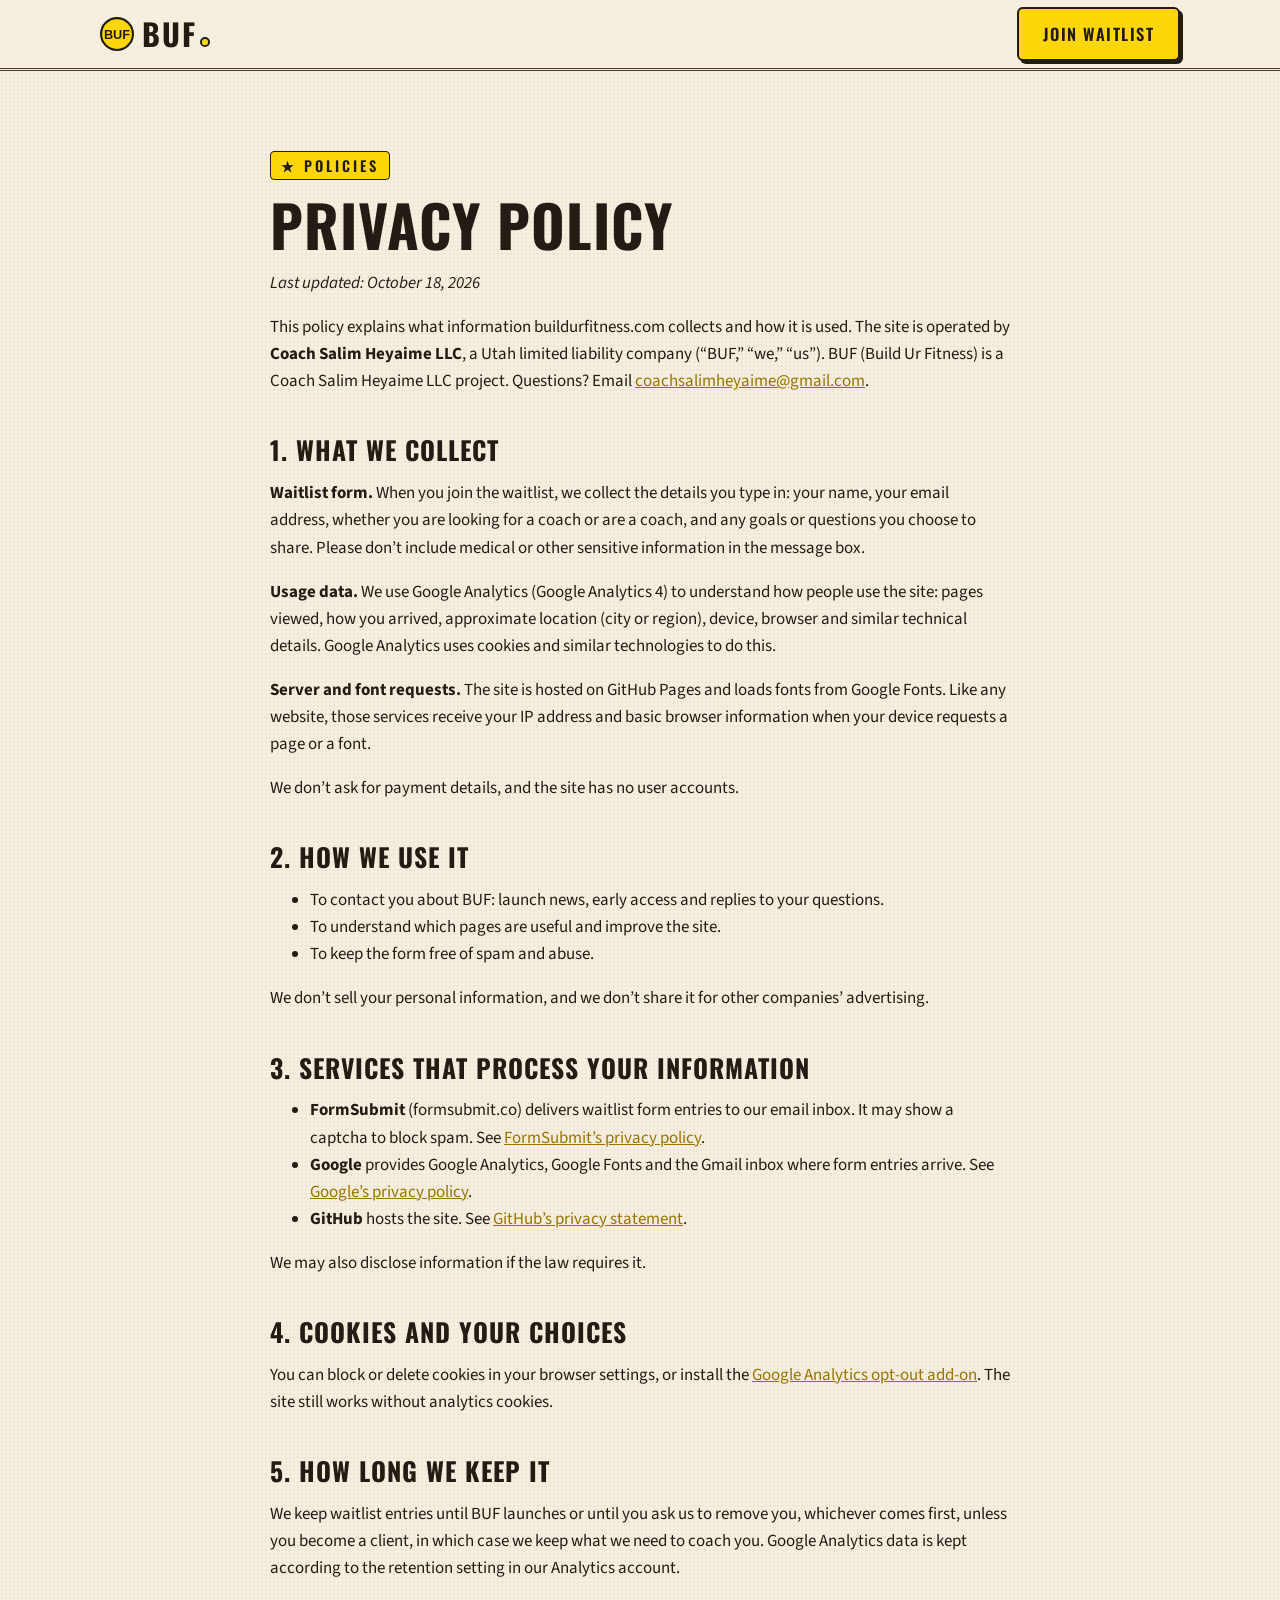
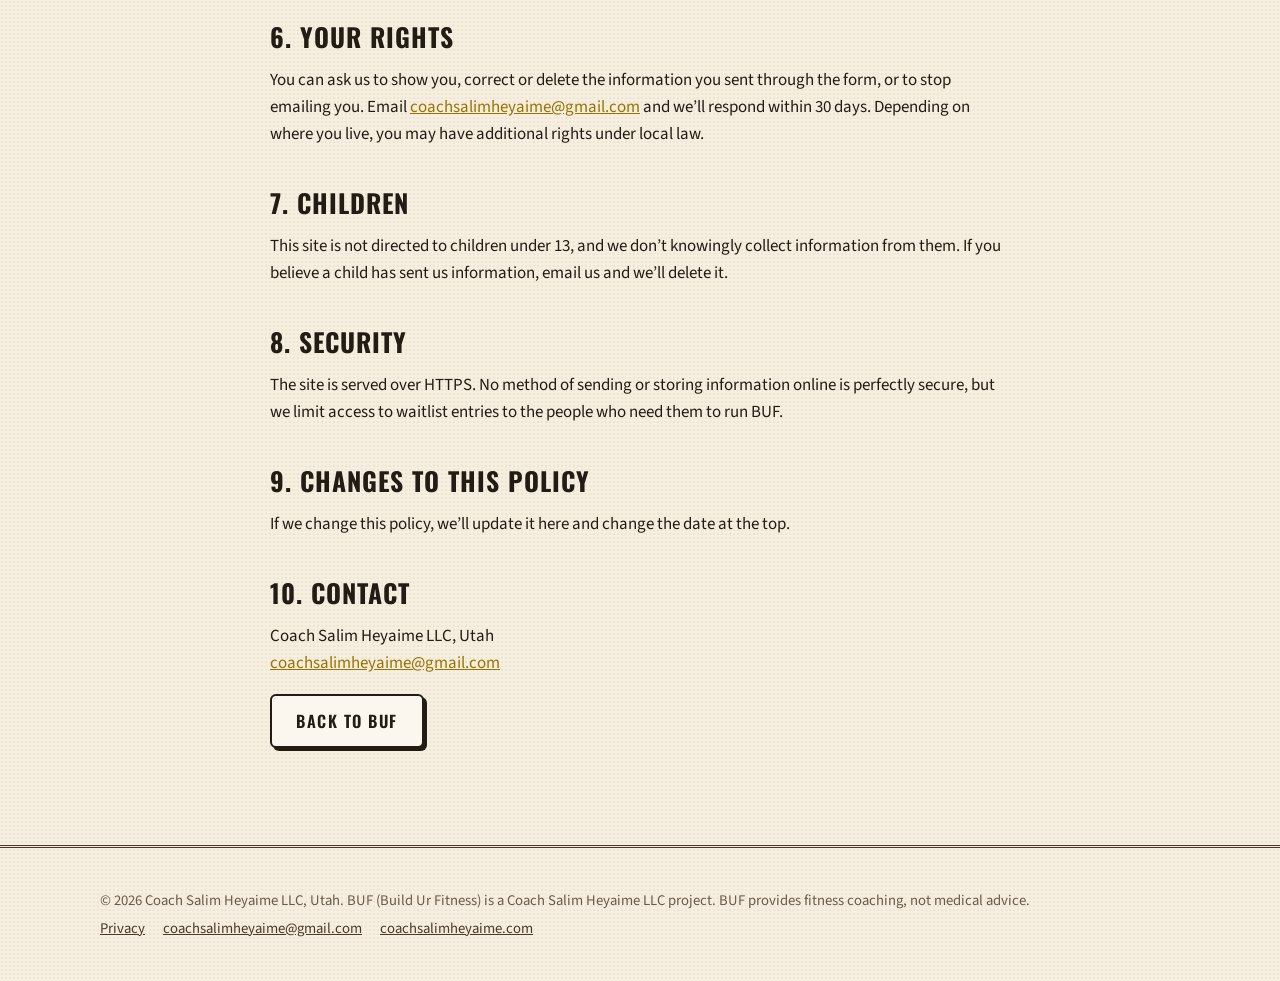
==== privacy/index.html @ 1ed9ce23 "BUF 10/18: remove placeholders, Meet the coach (Coach Salim), real privacy policy, thanks + 404 page" ====
<!DOCTYPE html>
<html lang="en">
<head>
<!-- Google tag (gtag.js) -->
<script async src="https://www.googletagmanager.com/gtag/js?id=G-2J3MQWPSZQ"></script>
<script>window.dataLayer=window.dataLayer||[];function gtag(){dataLayer.push(arguments);}gtag('js',new Date());gtag('config','G-2J3MQWPSZQ');</script>
<meta charset="utf-8">
<meta name="viewport" content="width=device-width,initial-scale=1">
<meta name="robots" content="index,follow">
<link rel="canonical" href="https://buildurfitness.com/privacy/">
<title>Privacy Policy | BUF Fitness</title>
<meta name="description" content="How BUF Fitness (Build Ur Fitness), a Coach Salim Heyaime LLC project, handles the information collected on buildurfitness.com.">
<meta name="theme-color" content="#FFD60A">
<link rel="preconnect" href="https://fonts.googleapis.com">
<link rel="preconnect" href="https://fonts.gstatic.com" crossorigin>
<link rel="stylesheet" href="https://fonts.googleapis.com/css2?family=Oswald:wght@500;600;700&family=Source+Sans+3:wght@400;600;700&display=swap">
<link rel="icon" href="/favicon.ico" sizes="any">
<link rel="icon" href="/favicon.svg" type="image/svg+xml">
<link rel="apple-touch-icon" href="/apple-touch-icon.png">
<link rel="stylesheet" href="/styles.css">
</head>
<body>
<a class="skip" href="#main">Skip to content</a>
<header><div class="wrap"><nav aria-label="Main">
<a class="logo" href="/"><img src="/favicon.svg" alt="" width="34" height="34"><span class="wm">BUF<span>.</span></span></a>
<a class="btn" href="/#waitlist">Join waitlist</a>
</nav></div></header>
<main id="main"><section><div class="wrap legal">
<p class="eyebrow">Policies</p>
<h1>Privacy Policy</h1>
<p><em>Last updated: October 18, 2026</em></p>
<p>This policy explains what information buildurfitness.com collects and how it is used. The site is operated by <strong>Coach Salim Heyaime LLC</strong>, a Utah limited liability company (&ldquo;BUF,&rdquo; &ldquo;we,&rdquo; &ldquo;us&rdquo;). BUF (Build Ur Fitness) is a Coach Salim Heyaime LLC project. Questions? Email <a href="mailto:coachsalimheyaime@gmail.com?subject=BUF%20privacy">coachsalimheyaime@gmail.com</a>.</p>

<h2>1. What we collect</h2>
<p><strong>Waitlist form.</strong> When you join the waitlist, we collect the details you type in: your name, your email address, whether you are looking for a coach or are a coach, and any goals or questions you choose to share. Please don&rsquo;t include medical or other sensitive information in the message box.</p>
<p><strong>Usage data.</strong> We use Google Analytics (Google Analytics 4) to understand how people use the site: pages viewed, how you arrived, approximate location (city or region), device, browser and similar technical details. Google Analytics uses cookies and similar technologies to do this.</p>
<p><strong>Server and font requests.</strong> The site is hosted on GitHub Pages and loads fonts from Google Fonts. Like any website, those services receive your IP address and basic browser information when your device requests a page or a font.</p>
<p>We don&rsquo;t ask for payment details, and the site has no user accounts.</p>

<h2>2. How we use it</h2>
<ul>
<li>To contact you about BUF: launch news, early access and replies to your questions.</li>
<li>To understand which pages are useful and improve the site.</li>
<li>To keep the form free of spam and abuse.</li>
</ul>
<p>We don&rsquo;t sell your personal information, and we don&rsquo;t share it for other companies&rsquo; advertising.</p>

<h2>3. Services that process your information</h2>
<ul>
<li><strong>FormSubmit</strong> (formsubmit.co) delivers waitlist form entries to our email inbox. It may show a captcha to block spam. See <a href="https://formsubmit.co/privacy.pdf" rel="noopener">FormSubmit&rsquo;s privacy policy</a>.</li>
<li><strong>Google</strong> provides Google Analytics, Google Fonts and the Gmail inbox where form entries arrive. See <a href="https://policies.google.com/privacy" rel="noopener">Google&rsquo;s privacy policy</a>.</li>
<li><strong>GitHub</strong> hosts the site. See <a href="https://docs.github.com/en/site-policy/privacy-policies/github-general-privacy-statement" rel="noopener">GitHub&rsquo;s privacy statement</a>.</li>
</ul>
<p>We may also disclose information if the law requires it.</p>

<h2>4. Cookies and your choices</h2>
<p>You can block or delete cookies in your browser settings, or install the <a href="https://tools.google.com/dlpage/gaoptout" rel="noopener">Google Analytics opt-out add-on</a>. The site still works without analytics cookies.</p>

<h2>5. How long we keep it</h2>
<p>We keep waitlist entries until BUF launches or until you ask us to remove you, whichever comes first, unless you become a client, in which case we keep what we need to coach you. Google Analytics data is kept according to the retention setting in our Analytics account.</p>

<h2>6. Your rights</h2>
<p>You can ask us to show you, correct or delete the information you sent through the form, or to stop emailing you. Email <a href="mailto:coachsalimheyaime@gmail.com?subject=BUF%20privacy%20request">coachsalimheyaime@gmail.com</a> and we&rsquo;ll respond within 30 days. Depending on where you live, you may have additional rights under local law.</p>

<h2>7. Children</h2>
<p>This site is not directed to children under 13, and we don&rsquo;t knowingly collect information from them. If you believe a child has sent us information, email us and we&rsquo;ll delete it.</p>

<h2>8. Security</h2>
<p>The site is served over HTTPS. No method of sending or storing information online is perfectly secure, but we limit access to waitlist entries to the people who need them to run BUF.</p>

<h2>9. Changes to this policy</h2>
<p>If we change this policy, we&rsquo;ll update it here and change the date at the top.</p>

<h2>10. Contact</h2>
<p>Coach Salim Heyaime LLC, Utah<br><a href="mailto:coachsalimheyaime@gmail.com?subject=BUF%20privacy">coachsalimheyaime@gmail.com</a></p>
<p><a class="btn ghost" href="/">Back to BUF</a></p>
</div></section></main>
<footer><div class="wrap foot">
<p>&copy; 2026 Coach Salim Heyaime LLC, Utah. BUF (Build Ur Fitness) is a Coach Salim Heyaime LLC project. BUF provides fitness coaching, not medical advice.</p>
<p class="foot-links"><a href="/privacy/">Privacy</a><a href="mailto:coachsalimheyaime@gmail.com?subject=BUF">coachsalimheyaime@gmail.com</a><a href="https://coachsalimheyaime.com/" rel="noopener">coachsalimheyaime.com</a></p>
</div></footer>
</body></html>
---- styles.css ----
:root{--cream:#F6EFDF;--paper:#FBF7EE;--ink:#231C14;--brown:#4A3A28;--gold:#FFD60A;--gold-d:#9A7400;--red:#B3412E;--mut:#6A5B48;--line:#D9CBAE;--r:10px;--cond:"Oswald","Arial Narrow",Impact,sans-serif}
*{box-sizing:border-box}html{scroll-behavior:smooth}
body{margin:0;font-family:"Source Sans 3",system-ui,-apple-system,Segoe UI,Roboto,sans-serif;font-size:1.06rem;background:var(--cream);color:var(--ink);line-height:1.6;
background-image:radial-gradient(rgba(74,58,40,.06) 1px,transparent 1px);background-size:4px 4px}
a{color:var(--gold-d)}
.skip{position:absolute;left:-999px}.skip:focus{left:8px;top:8px;background:#fff;color:#000;padding:8px;z-index:99}
.draft{background:var(--ink);color:var(--gold);text-align:center;font-family:var(--cond);letter-spacing:1.5px;text-transform:uppercase;padding:6px 12px;font-size:.85rem}
.wrap{max-width:1120px;margin:0 auto;padding:0 20px}
header{position:sticky;top:0;z-index:10;background:rgba(246,239,223,.95);border-bottom:3px double var(--brown)}
nav{display:flex;align-items:center;justify-content:space-between;height:68px;gap:16px}
.logo{font-family:var(--cond);font-weight:700;font-size:1.9rem;color:var(--ink);text-decoration:none;letter-spacing:2px;display:flex;align-items:center;gap:8px}.logo span{color:var(--gold-d)}
nav ul{display:flex;gap:24px;list-style:none;margin:0;padding:0}nav ul a{color:var(--brown);text-decoration:none;font-family:var(--cond);text-transform:uppercase;letter-spacing:1.2px;font-size:1rem}
nav ul a:hover{color:var(--gold-d)}
.btn{display:inline-block;background:var(--gold);color:var(--ink);font-family:var(--cond);font-weight:600;text-transform:uppercase;letter-spacing:1.5px;padding:12px 24px;border-radius:6px;text-decoration:none;border:2px solid var(--ink);box-shadow:3px 3px 0 var(--ink);cursor:pointer;font-size:1.02rem;transition:transform .15s,box-shadow .15s}
.btn:hover{transform:translate(-1px,-1px);box-shadow:4px 4px 0 var(--ink)}
.btn.ghost{background:var(--paper)}
a:focus-visible,.btn:focus-visible,input:focus-visible,select:focus-visible,textarea:focus-visible{outline:3px solid var(--red);outline-offset:3px}
.hero{padding:80px 0 70px;border-bottom:3px double var(--brown)}
.hero .grid{display:grid;grid-template-columns:1.1fr .9fr;gap:48px;align-items:center}
.eyebrow{color:var(--red);font-family:var(--cond);font-weight:600;text-transform:uppercase;letter-spacing:3px;font-size:.9rem;margin:0}
.eyebrow::before{content:"★ "}
h1,h2,h3{font-family:var(--cond);text-transform:uppercase;font-weight:700;color:var(--ink)}
h1{font-size:clamp(2.8rem,6.5vw,5rem);line-height:1;margin:.25em 0;letter-spacing:1px}h1 em{font-style:normal;color:var(--gold-d);display:inline-block}
h2{font-size:clamp(2rem,4vw,3rem);line-height:1.05;letter-spacing:1px;margin:.2em 0 .5em}
h3{font-size:1.35rem;letter-spacing:.8px}
.lead{font-size:1.2rem;color:var(--mut);max-width:560px}.cta{display:flex;gap:14px;flex-wrap:wrap;margin-top:26px}
.badge{width:140px;height:140px;display:block;margin:0 0 6px}
.phone{background:var(--paper);border:2px solid var(--ink);border-radius:22px;padding:22px;max-width:360px;margin-left:auto;box-shadow:8px 8px 0 var(--gold)}
.msg{border-radius:14px;padding:10px 14px;margin:10px 0;font-size:.97rem;max-width:88%;border:1.5px solid var(--line)}
.msg.ai{background:#fff}.msg.me{background:var(--gold);border-color:var(--gold-d);margin-left:auto}
.tag{display:block;font-size:.74rem;color:var(--mut);margin-top:4px}.msg.me .tag{color:var(--brown)}
section{padding:80px 0}.alt{background:var(--paper);border-top:1px solid var(--line);border-bottom:1px solid var(--line)}
.cards{display:grid;grid-template-columns:repeat(3,1fr);gap:22px}
.card{background:#fff;border:2px solid var(--ink);border-radius:var(--r);padding:26px;box-shadow:5px 5px 0 var(--line)}.card h3{margin:.3em 0 .3em}.card p{color:var(--mut);margin:0}
.num{display:inline-grid;place-items:center;width:46px;height:46px;border-radius:50%;background:var(--gold);color:var(--ink);font-family:var(--cond);font-weight:700;font-size:1.3rem;border:2px solid var(--ink)}
.split{display:grid;grid-template-columns:1fr 1fr;gap:40px;align-items:center}
.check{list-style:none;padding:0}.check li{padding-left:30px;position:relative;margin:10px 0}.check li::before{content:"✓";position:absolute;left:0;color:var(--gold-d);font-weight:900}
.loop{display:grid;gap:10px}.loop div{background:#fff;border:2px solid var(--ink);border-left:10px solid var(--gold);padding:14px 18px;border-radius:8px}
.callout{background:var(--ink);color:var(--cream);border-radius:14px;padding:38px;display:flex;justify-content:space-between;gap:24px;align-items:center;flex-wrap:wrap;outline:2px dashed var(--gold);outline-offset:-12px}
.callout h2{color:var(--cream)}.callout .lead{color:#D9CBAE}.callout .eyebrow{color:var(--gold)}
.ph{border:2px dashed var(--brown);border-radius:var(--r);padding:20px;color:var(--mut);background:#fff}
form{background:#fff;border-radius:14px;padding:28px;display:grid;gap:14px;border:2px solid var(--ink);box-shadow:8px 8px 0 var(--gold)}
label{font-weight:600;display:grid;gap:6px}input,select,textarea{font:inherit;padding:12px;border-radius:8px;border:2px solid var(--line);background:var(--paper);color:var(--ink)}
.hp{position:absolute;left:-9999px}.small{font-size:.88rem;color:var(--mut)}
footer{padding:36px 0;border-top:3px double var(--brown);color:var(--mut);font-size:.92rem}
@media(max-width:860px){.hero .grid,.split{grid-template-columns:1fr}.cards{grid-template-columns:1fr}nav ul{display:none}.phone{margin:0 auto}section{padding:60px 0}.badge{width:110px;height:110px}}
@media(prefers-reduced-motion:reduce){html{scroll-behavior:auto}*{transition:none!important;animation:none!important}}
.logo .wm{color:inherit}
/* bright accent v3 */
.eyebrow{display:inline-block;background:var(--gold);color:var(--ink);padding:2px 10px;border-radius:4px;border:1.5px solid var(--ink)}
.eyebrow::before{color:var(--ink)}
h1 em{color:var(--ink);background:linear-gradient(transparent 55%,var(--gold) 55%);padding:0 .08em}
.logo span{color:var(--ink)}.logo .wm span{display:inline-block;width:.32em;height:.32em;background:var(--gold);border:2px solid var(--ink);border-radius:50%;color:transparent;overflow:hidden;margin-left:3px;vertical-align:baseline}
.check li::before{color:var(--ink);background:var(--gold);border-radius:50%;width:20px;height:20px;display:grid;place-items:center;font-size:.75rem;top:4px}
.card{box-shadow:5px 5px 0 var(--gold)}
.msg.me{border-color:var(--ink)}
h1 em{display:inline;-webkit-box-decoration-break:clone;box-decoration-break:clone}
h1 em{background:none;padding:0;text-decoration:underline;text-decoration-color:var(--gold);text-decoration-thickness:.16em;text-underline-offset:.06em;text-decoration-skip-ink:none}

/* 10/18: meet the coach, notes, footer */
.coach-photo{margin:0}.coach-photo img{display:block;width:100%;height:auto;border:2px solid var(--ink);border-radius:var(--r);box-shadow:8px 8px 0 var(--gold);filter:sepia(.12) contrast(1.03)}
.creds{list-style:none;padding:0;margin:8px 0 0;display:flex;flex-wrap:wrap;gap:8px}
.creds li{background:#fff;border:1.5px solid var(--ink);border-radius:999px;padding:4px 12px;font-family:var(--cond);text-transform:uppercase;letter-spacing:.8px;font-size:.88rem}
.card.note a{font-family:var(--cond);text-transform:uppercase;letter-spacing:1px;color:var(--ink);font-weight:600}
.card.note p+p{margin-top:12px}
.foot p{margin:.3em 0}.foot-links{display:flex;flex-wrap:wrap;gap:18px}.foot-links a{color:var(--brown)}
.legal{max-width:780px}.legal h1{font-size:clamp(2.4rem,5vw,3.6rem)}.legal h2{font-size:1.6rem;margin-top:1.6em}.legal p,.legal li{color:var(--ink)}
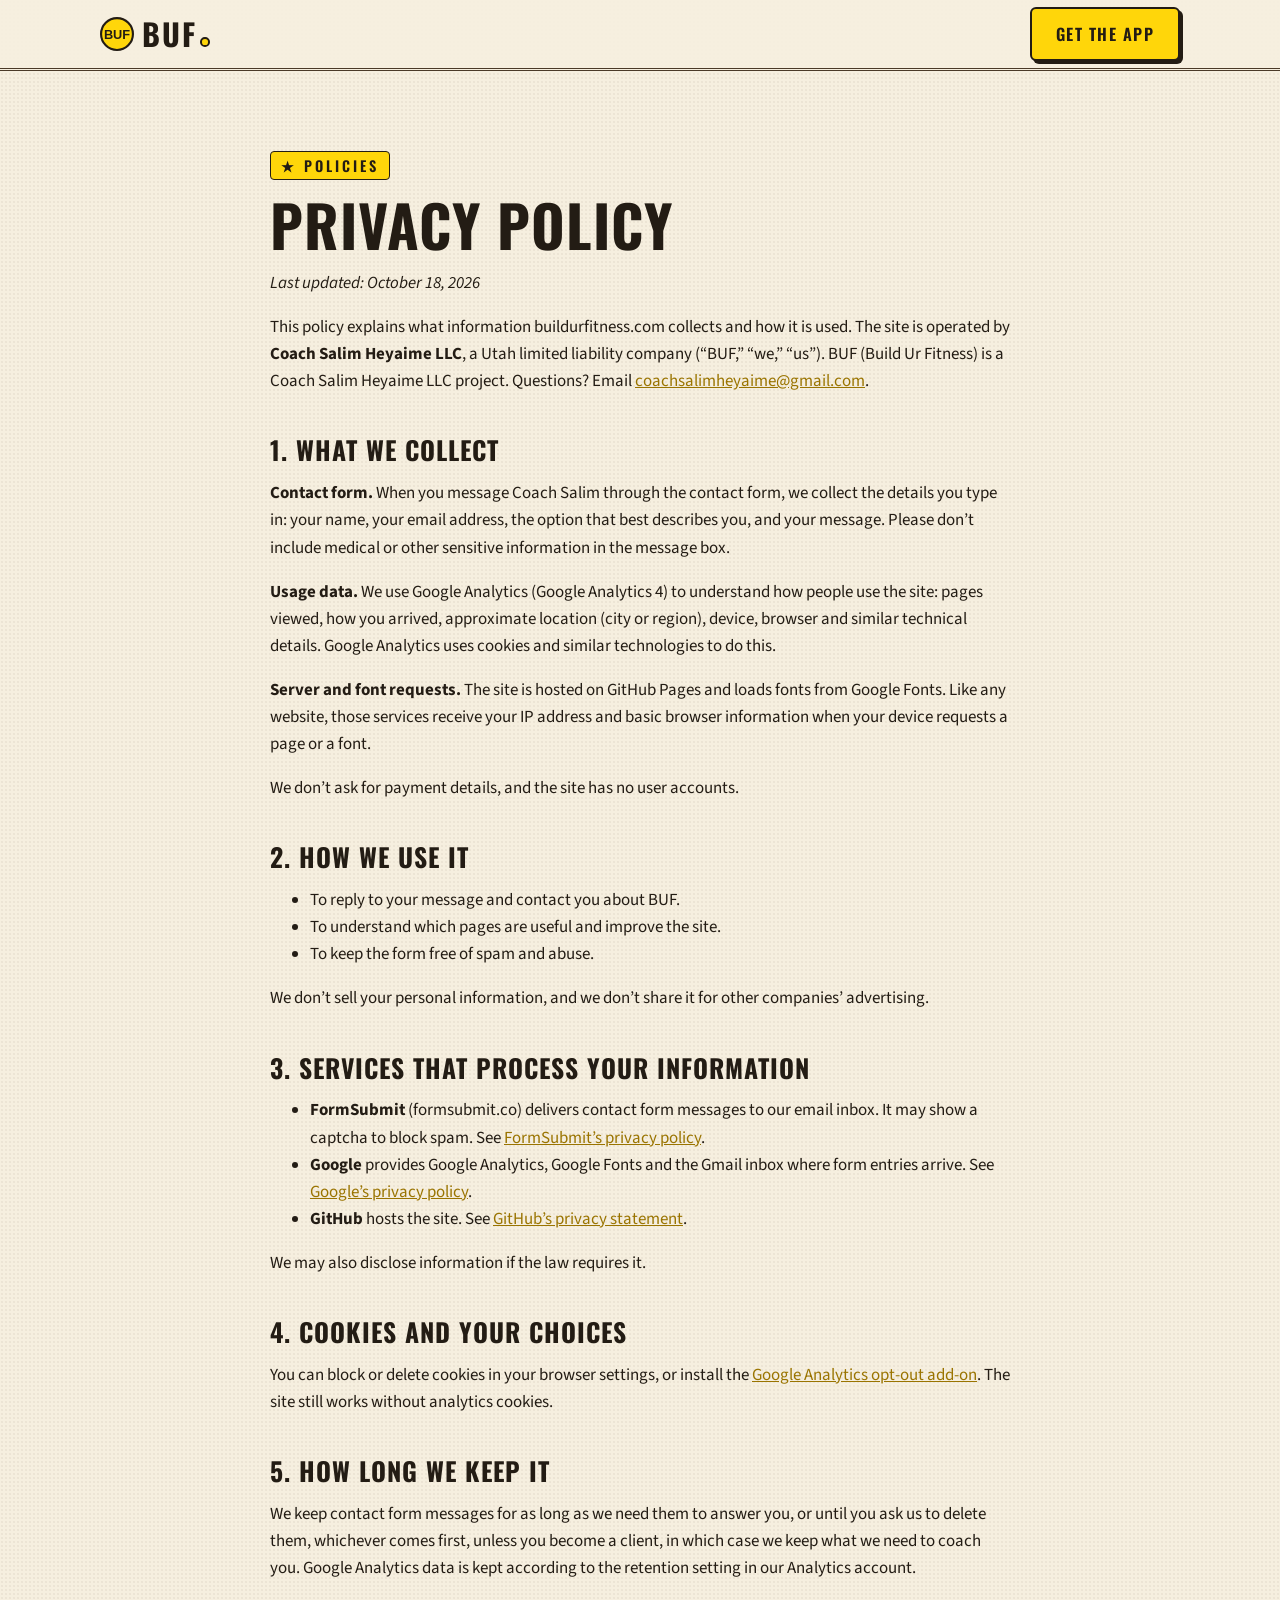
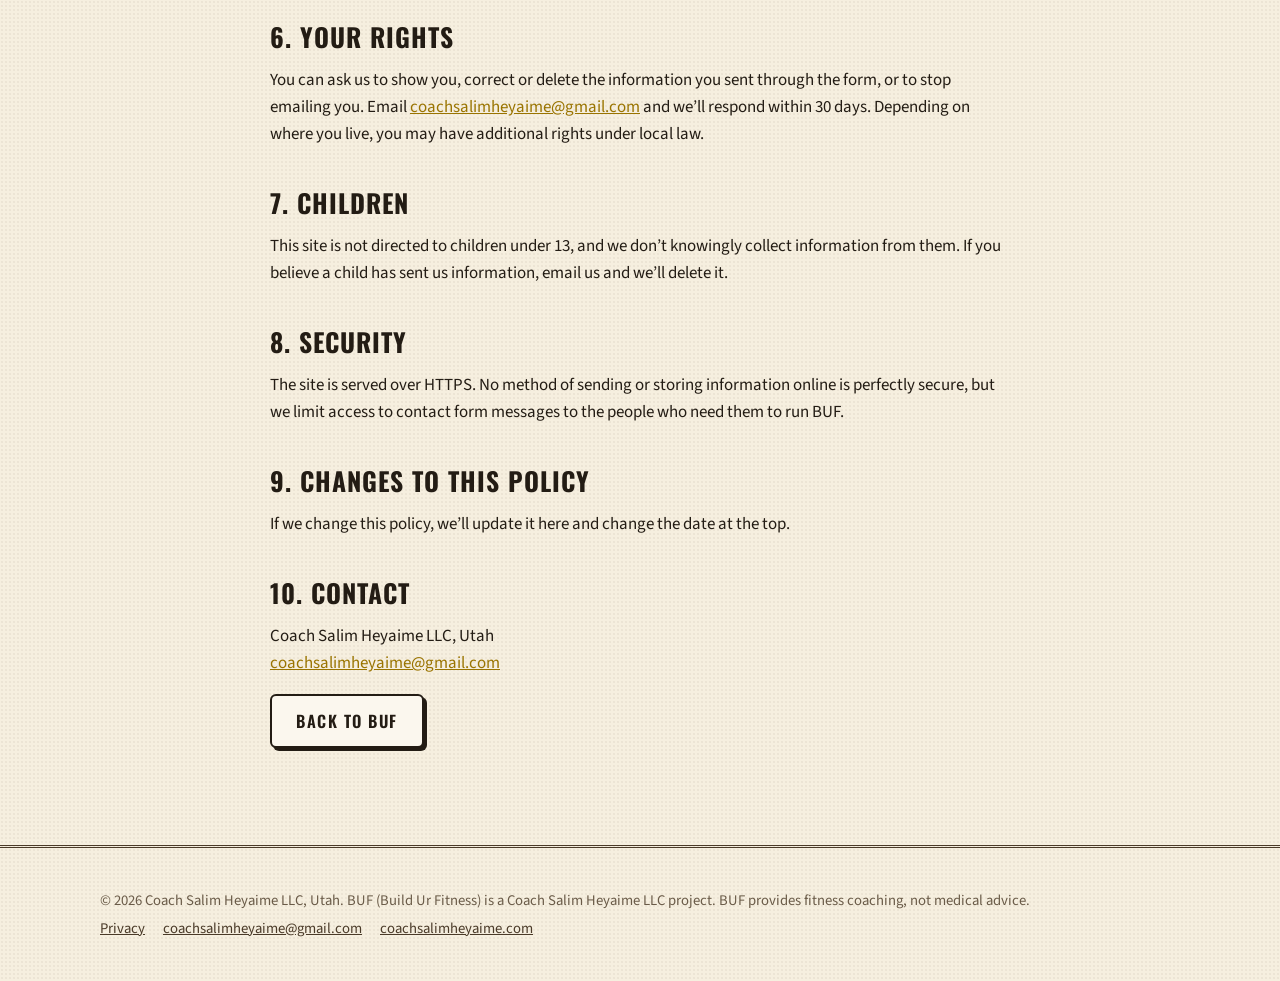
==== commit 66d3e2fb: "Preview: BUF app is live — Get the app CTA (buffitness.app), Coach Salim only, in-app messaging, con" ====
--- a/privacy/index.html
+++ b/privacy/index.html
@@ -23,7 +23,7 @@
 <a class="skip" href="#main">Skip to content</a>
 <header><div class="wrap"><nav aria-label="Main">
 <a class="logo" href="/"><img src="/favicon.svg" alt="" width="34" height="34"><span class="wm">BUF<span>.</span></span></a>
-<a class="btn" href="/#waitlist">Join waitlist</a>
+<a class="btn" href="https://buffitness.app" rel="noopener">Get the app</a>
 </nav></div></header>
 <main id="main"><section><div class="wrap legal">
 <p class="eyebrow">Policies</p>
@@ -32,14 +32,14 @@
 <p>This policy explains what information buildurfitness.com collects and how it is used. The site is operated by <strong>Coach Salim Heyaime LLC</strong>, a Utah limited liability company (&ldquo;BUF,&rdquo; &ldquo;we,&rdquo; &ldquo;us&rdquo;). BUF (Build Ur Fitness) is a Coach Salim Heyaime LLC project. Questions? Email <a href="mailto:coachsalimheyaime@gmail.com?subject=BUF%20privacy">coachsalimheyaime@gmail.com</a>.</p>
 
 <h2>1. What we collect</h2>
-<p><strong>Waitlist form.</strong> When you join the waitlist, we collect the details you type in: your name, your email address, whether you are looking for a coach or are a coach, and any goals or questions you choose to share. Please don&rsquo;t include medical or other sensitive information in the message box.</p>
+<p><strong>Contact form.</strong> When you message Coach Salim through the contact form, we collect the details you type in: your name, your email address, the option that best describes you, and your message. Please don&rsquo;t include medical or other sensitive information in the message box.</p>
 <p><strong>Usage data.</strong> We use Google Analytics (Google Analytics 4) to understand how people use the site: pages viewed, how you arrived, approximate location (city or region), device, browser and similar technical details. Google Analytics uses cookies and similar technologies to do this.</p>
 <p><strong>Server and font requests.</strong> The site is hosted on GitHub Pages and loads fonts from Google Fonts. Like any website, those services receive your IP address and basic browser information when your device requests a page or a font.</p>
 <p>We don&rsquo;t ask for payment details, and the site has no user accounts.</p>
 
 <h2>2. How we use it</h2>
 <ul>
-<li>To contact you about BUF: launch news, early access and replies to your questions.</li>
+<li>To reply to your message and contact you about BUF.</li>
 <li>To understand which pages are useful and improve the site.</li>
 <li>To keep the form free of spam and abuse.</li>
 </ul>
@@ -47,7 +47,7 @@
 
 <h2>3. Services that process your information</h2>
 <ul>
-<li><strong>FormSubmit</strong> (formsubmit.co) delivers waitlist form entries to our email inbox. It may show a captcha to block spam. See <a href="https://formsubmit.co/privacy.pdf" rel="noopener">FormSubmit&rsquo;s privacy policy</a>.</li>
+<li><strong>FormSubmit</strong> (formsubmit.co) delivers contact form messages to our email inbox. It may show a captcha to block spam. See <a href="https://formsubmit.co/privacy.pdf" rel="noopener">FormSubmit&rsquo;s privacy policy</a>.</li>
 <li><strong>Google</strong> provides Google Analytics, Google Fonts and the Gmail inbox where form entries arrive. See <a href="https://policies.google.com/privacy" rel="noopener">Google&rsquo;s privacy policy</a>.</li>
 <li><strong>GitHub</strong> hosts the site. See <a href="https://docs.github.com/en/site-policy/privacy-policies/github-general-privacy-statement" rel="noopener">GitHub&rsquo;s privacy statement</a>.</li>
 </ul>
@@ -57,7 +57,7 @@
 <p>You can block or delete cookies in your browser settings, or install the <a href="https://tools.google.com/dlpage/gaoptout" rel="noopener">Google Analytics opt-out add-on</a>. The site still works without analytics cookies.</p>
 
 <h2>5. How long we keep it</h2>
-<p>We keep waitlist entries until BUF launches or until you ask us to remove you, whichever comes first, unless you become a client, in which case we keep what we need to coach you. Google Analytics data is kept according to the retention setting in our Analytics account.</p>
+<p>We keep contact form messages for as long as we need them to answer you, or until you ask us to delete them, whichever comes first, unless you become a client, in which case we keep what we need to coach you. Google Analytics data is kept according to the retention setting in our Analytics account.</p>
 
 <h2>6. Your rights</h2>
 <p>You can ask us to show you, correct or delete the information you sent through the form, or to stop emailing you. Email <a href="mailto:coachsalimheyaime@gmail.com?subject=BUF%20privacy%20request">coachsalimheyaime@gmail.com</a> and we&rsquo;ll respond within 30 days. Depending on where you live, you may have additional rights under local law.</p>
@@ -66,7 +66,7 @@
 <p>This site is not directed to children under 13, and we don&rsquo;t knowingly collect information from them. If you believe a child has sent us information, email us and we&rsquo;ll delete it.</p>
 
 <h2>8. Security</h2>
-<p>The site is served over HTTPS. No method of sending or storing information online is perfectly secure, but we limit access to waitlist entries to the people who need them to run BUF.</p>
+<p>The site is served over HTTPS. No method of sending or storing information online is perfectly secure, but we limit access to contact form messages to the people who need them to run BUF.</p>
 
 <h2>9. Changes to this policy</h2>
 <p>If we change this policy, we&rsquo;ll update it here and change the date at the top.</p>
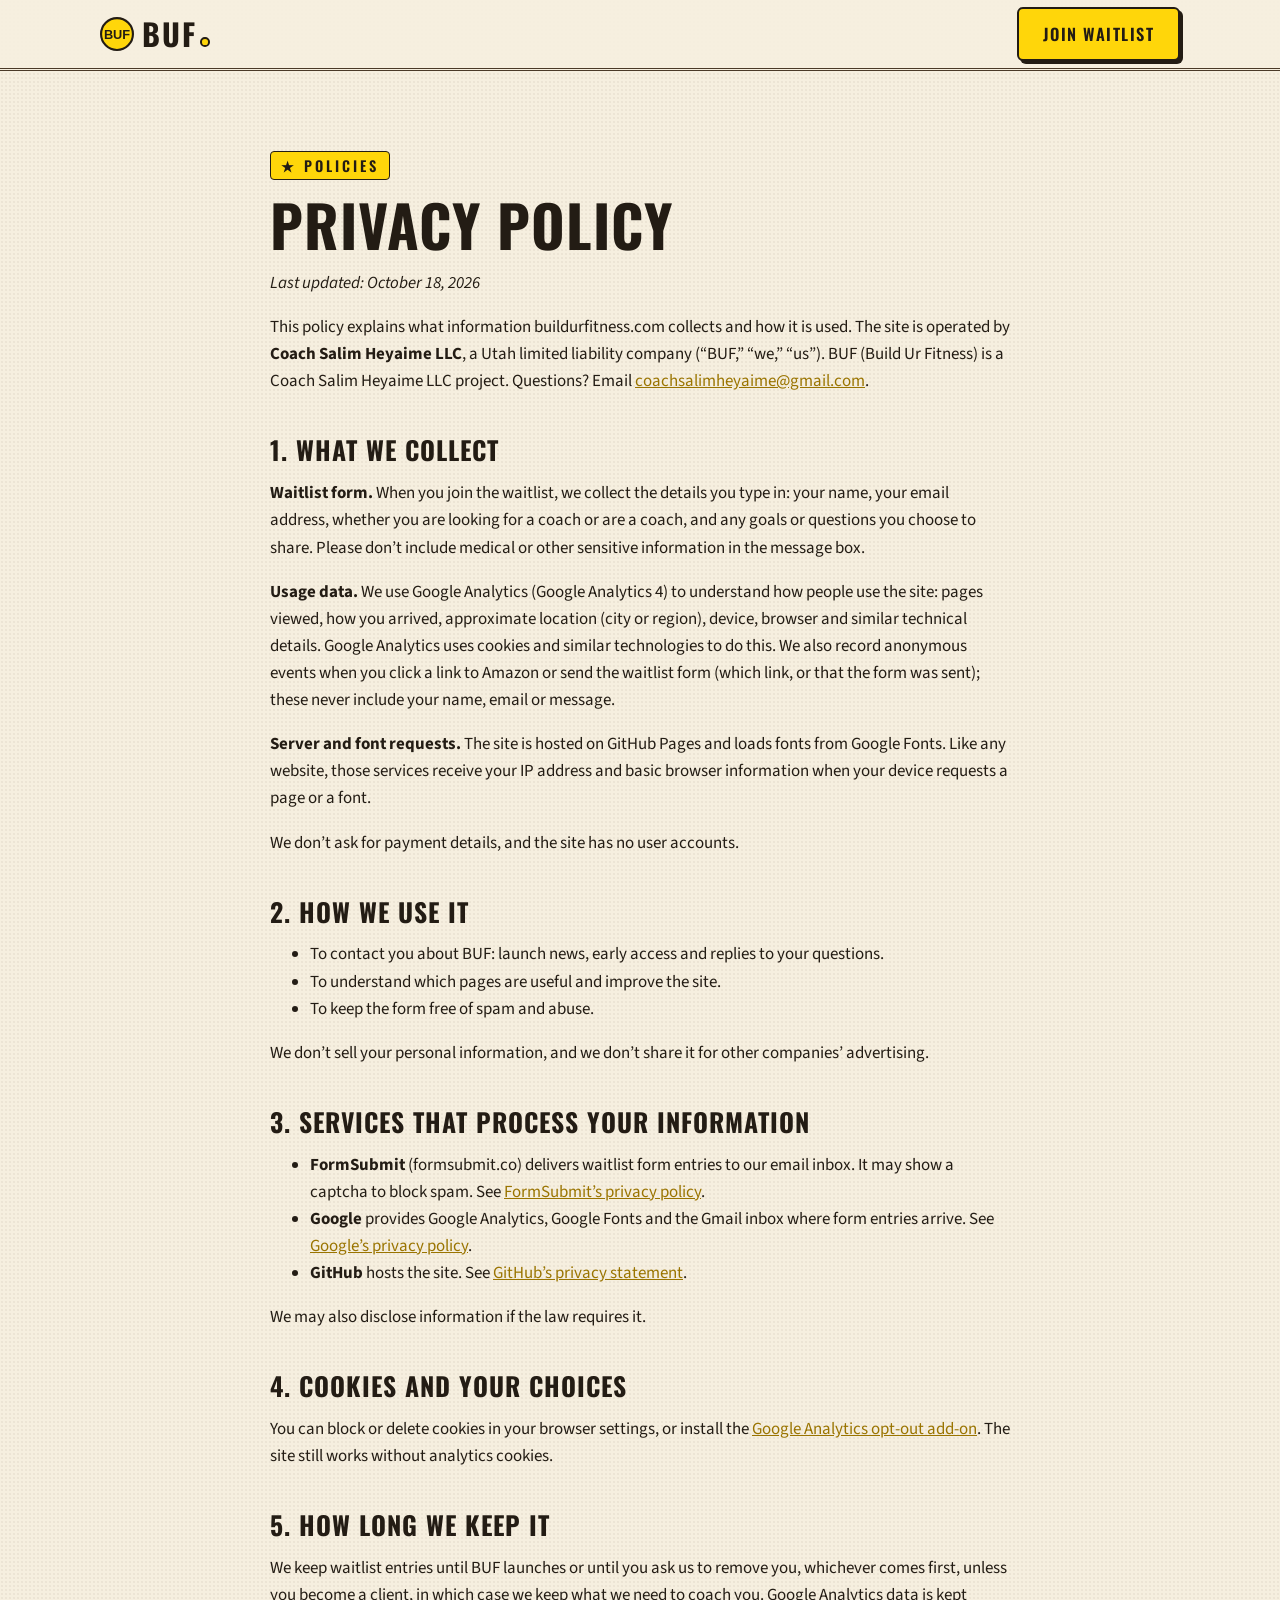
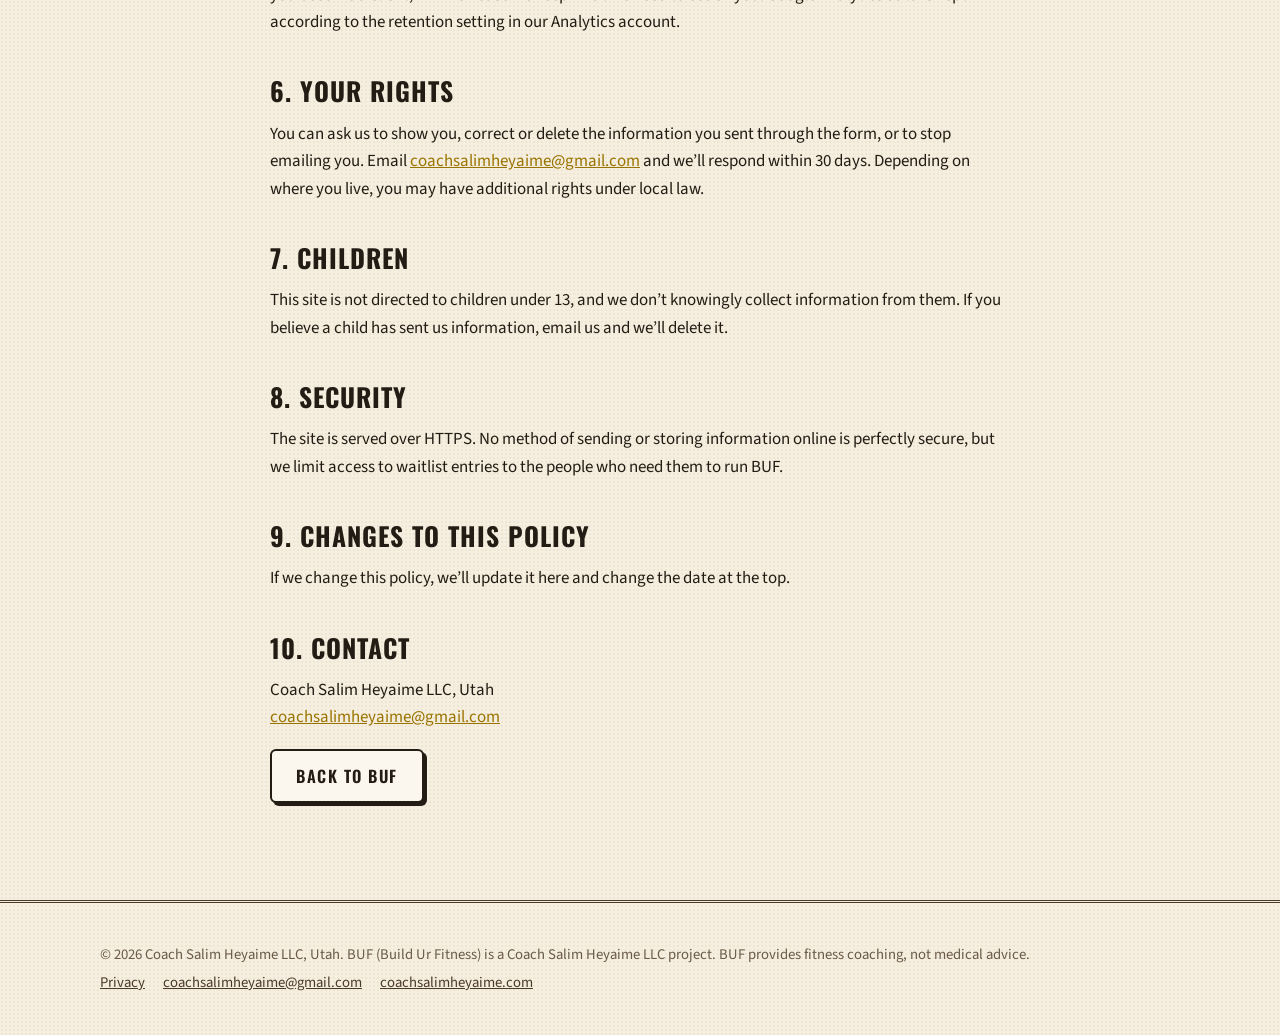
==== commit f7242787: "GA4 events (preview): amazon_click listener, generate_lead on /thanks/ load (form_name buf_contact);" ====
--- a/privacy/index.html
+++ b/privacy/index.html
@@ -4,6 +4,7 @@
 <!-- Google tag (gtag.js) -->
 <script async src="https://www.googletagmanager.com/gtag/js?id=G-2J3MQWPSZQ"></script>
 <script>window.dataLayer=window.dataLayer||[];function gtag(){dataLayer.push(arguments);}gtag('js',new Date());gtag('config','G-2J3MQWPSZQ');</script>
+<script src="/js/ga-events.js" defer></script>
 <meta charset="utf-8">
 <meta name="viewport" content="width=device-width,initial-scale=1">
 <meta name="robots" content="index,follow">
@@ -23,7 +24,7 @@
 <a class="skip" href="#main">Skip to content</a>
 <header><div class="wrap"><nav aria-label="Main">
 <a class="logo" href="/"><img src="/favicon.svg" alt="" width="34" height="34"><span class="wm">BUF<span>.</span></span></a>
-<a class="btn" href="https://buffitness.app" rel="noopener">Get the app</a>
+<a class="btn" href="/#waitlist">Join waitlist</a>
 </nav></div></header>
 <main id="main"><section><div class="wrap legal">
 <p class="eyebrow">Policies</p>
@@ -32,14 +33,14 @@
 <p>This policy explains what information buildurfitness.com collects and how it is used. The site is operated by <strong>Coach Salim Heyaime LLC</strong>, a Utah limited liability company (&ldquo;BUF,&rdquo; &ldquo;we,&rdquo; &ldquo;us&rdquo;). BUF (Build Ur Fitness) is a Coach Salim Heyaime LLC project. Questions? Email <a href="mailto:coachsalimheyaime@gmail.com?subject=BUF%20privacy">coachsalimheyaime@gmail.com</a>.</p>
 
 <h2>1. What we collect</h2>
-<p><strong>Contact form.</strong> When you message Coach Salim through the contact form, we collect the details you type in: your name, your email address, the option that best describes you, and your message. Please don&rsquo;t include medical or other sensitive information in the message box.</p>
-<p><strong>Usage data.</strong> We use Google Analytics (Google Analytics 4) to understand how people use the site: pages viewed, how you arrived, approximate location (city or region), device, browser and similar technical details. Google Analytics uses cookies and similar technologies to do this.</p>
+<p><strong>Waitlist form.</strong> When you join the waitlist, we collect the details you type in: your name, your email address, whether you are looking for a coach or are a coach, and any goals or questions you choose to share. Please don&rsquo;t include medical or other sensitive information in the message box.</p>
+<p><strong>Usage data.</strong> We use Google Analytics (Google Analytics 4) to understand how people use the site: pages viewed, how you arrived, approximate location (city or region), device, browser and similar technical details. Google Analytics uses cookies and similar technologies to do this. We also record anonymous events when you click a link to Amazon or send the waitlist form (which link, or that the form was sent); these never include your name, email or message.</p>
 <p><strong>Server and font requests.</strong> The site is hosted on GitHub Pages and loads fonts from Google Fonts. Like any website, those services receive your IP address and basic browser information when your device requests a page or a font.</p>
 <p>We don&rsquo;t ask for payment details, and the site has no user accounts.</p>
 
 <h2>2. How we use it</h2>
 <ul>
-<li>To reply to your message and contact you about BUF.</li>
+<li>To contact you about BUF: launch news, early access and replies to your questions.</li>
 <li>To understand which pages are useful and improve the site.</li>
 <li>To keep the form free of spam and abuse.</li>
 </ul>
@@ -47,7 +48,7 @@
 
 <h2>3. Services that process your information</h2>
 <ul>
-<li><strong>FormSubmit</strong> (formsubmit.co) delivers contact form messages to our email inbox. It may show a captcha to block spam. See <a href="https://formsubmit.co/privacy.pdf" rel="noopener">FormSubmit&rsquo;s privacy policy</a>.</li>
+<li><strong>FormSubmit</strong> (formsubmit.co) delivers waitlist form entries to our email inbox. It may show a captcha to block spam. See <a href="https://formsubmit.co/privacy.pdf" rel="noopener">FormSubmit&rsquo;s privacy policy</a>.</li>
 <li><strong>Google</strong> provides Google Analytics, Google Fonts and the Gmail inbox where form entries arrive. See <a href="https://policies.google.com/privacy" rel="noopener">Google&rsquo;s privacy policy</a>.</li>
 <li><strong>GitHub</strong> hosts the site. See <a href="https://docs.github.com/en/site-policy/privacy-policies/github-general-privacy-statement" rel="noopener">GitHub&rsquo;s privacy statement</a>.</li>
 </ul>
@@ -57,7 +58,7 @@
 <p>You can block or delete cookies in your browser settings, or install the <a href="https://tools.google.com/dlpage/gaoptout" rel="noopener">Google Analytics opt-out add-on</a>. The site still works without analytics cookies.</p>
 
 <h2>5. How long we keep it</h2>
-<p>We keep contact form messages for as long as we need them to answer you, or until you ask us to delete them, whichever comes first, unless you become a client, in which case we keep what we need to coach you. Google Analytics data is kept according to the retention setting in our Analytics account.</p>
+<p>We keep waitlist entries until BUF launches or until you ask us to remove you, whichever comes first, unless you become a client, in which case we keep what we need to coach you. Google Analytics data is kept according to the retention setting in our Analytics account.</p>
 
 <h2>6. Your rights</h2>
 <p>You can ask us to show you, correct or delete the information you sent through the form, or to stop emailing you. Email <a href="mailto:coachsalimheyaime@gmail.com?subject=BUF%20privacy%20request">coachsalimheyaime@gmail.com</a> and we&rsquo;ll respond within 30 days. Depending on where you live, you may have additional rights under local law.</p>
@@ -66,7 +67,7 @@
 <p>This site is not directed to children under 13, and we don&rsquo;t knowingly collect information from them. If you believe a child has sent us information, email us and we&rsquo;ll delete it.</p>
 
 <h2>8. Security</h2>
-<p>The site is served over HTTPS. No method of sending or storing information online is perfectly secure, but we limit access to contact form messages to the people who need them to run BUF.</p>
+<p>The site is served over HTTPS. No method of sending or storing information online is perfectly secure, but we limit access to waitlist entries to the people who need them to run BUF.</p>
 
 <h2>9. Changes to this policy</h2>
 <p>If we change this policy, we&rsquo;ll update it here and change the date at the top.</p>
